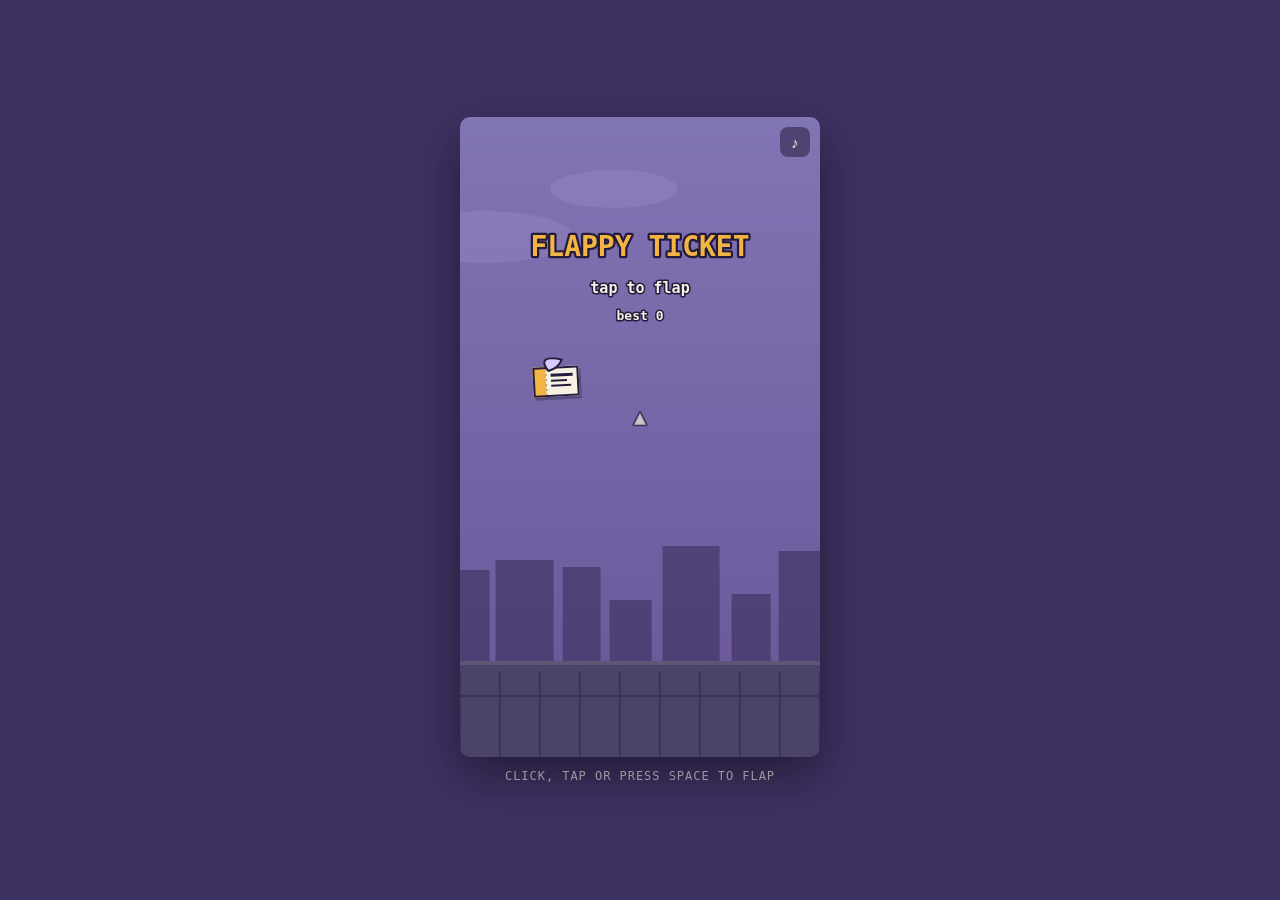
==== index.html @ dec7f854 "Add Flappy Ticket: canvas web game Flappy Bird style game with a ticket flying between London phone " ====
<!DOCTYPE html>
<html lang="en">
<head>
<meta charset="utf-8" />
<meta name="viewport" content="width=device-width, initial-scale=1, viewport-fit=cover, user-scalable=no" />
<meta name="theme-color" content="#6C5A9C" />
<title>Flappy Ticket</title>
<meta name="description" content="Fly a conference ticket between London phone boxes." />
<link rel="stylesheet" href="src/style.css" />
</head>
<body>
  <main id="stage">
    <canvas id="game" width="360" height="640" aria-label="Flappy Ticket game"></canvas>
    <button id="sound" type="button" aria-pressed="true" title="Toggle sound">&#9834;</button>
  </main>
  <p id="hint">Click, tap or press Space to flap</p>
  <script src="src/game.js"></script>
</body>
</html>
---- src/style.css ----
:root {
  --sky: #6C5A9C;
  --sky-deep: #3E3263;
  --ink: #241B3D;
  --paper: #F7F1E3;
}

* { box-sizing: border-box; }

html, body {
  margin: 0;
  height: 100%;
  background: var(--sky-deep);
  color: var(--paper);
  font-family: ui-monospace, "SF Mono", Menlo, Consolas, monospace;
  overscroll-behavior: none;
  touch-action: manipulation;
}

body {
  display: flex;
  flex-direction: column;
  align-items: center;
  justify-content: center;
  gap: 12px;
  padding: 16px;
}

#stage {
  position: relative;
  line-height: 0;
}

#game {
  display: block;
  width: min(360px, calc(100vw - 32px));
  height: auto;
  max-height: calc(100vh - 96px);
  aspect-ratio: 360 / 640;
  border-radius: 10px;
  box-shadow: 0 18px 50px rgba(0, 0, 0, 0.45);
  image-rendering: auto;
  cursor: pointer;
}

#sound {
  position: absolute;
  top: 10px;
  right: 10px;
  width: 30px;
  height: 30px;
  border: 0;
  border-radius: 8px;
  background: rgba(36, 27, 61, 0.55);
  color: var(--paper);
  font-size: 15px;
  line-height: 1;
  cursor: pointer;
}

#sound[aria-pressed="false"] { opacity: 0.4; }

#hint {
  margin: 0;
  font-size: 12px;
  letter-spacing: 0.08em;
  text-transform: uppercase;
  opacity: 0.55;
}

@media (max-height: 520px) {
  #hint { display: none; }
}
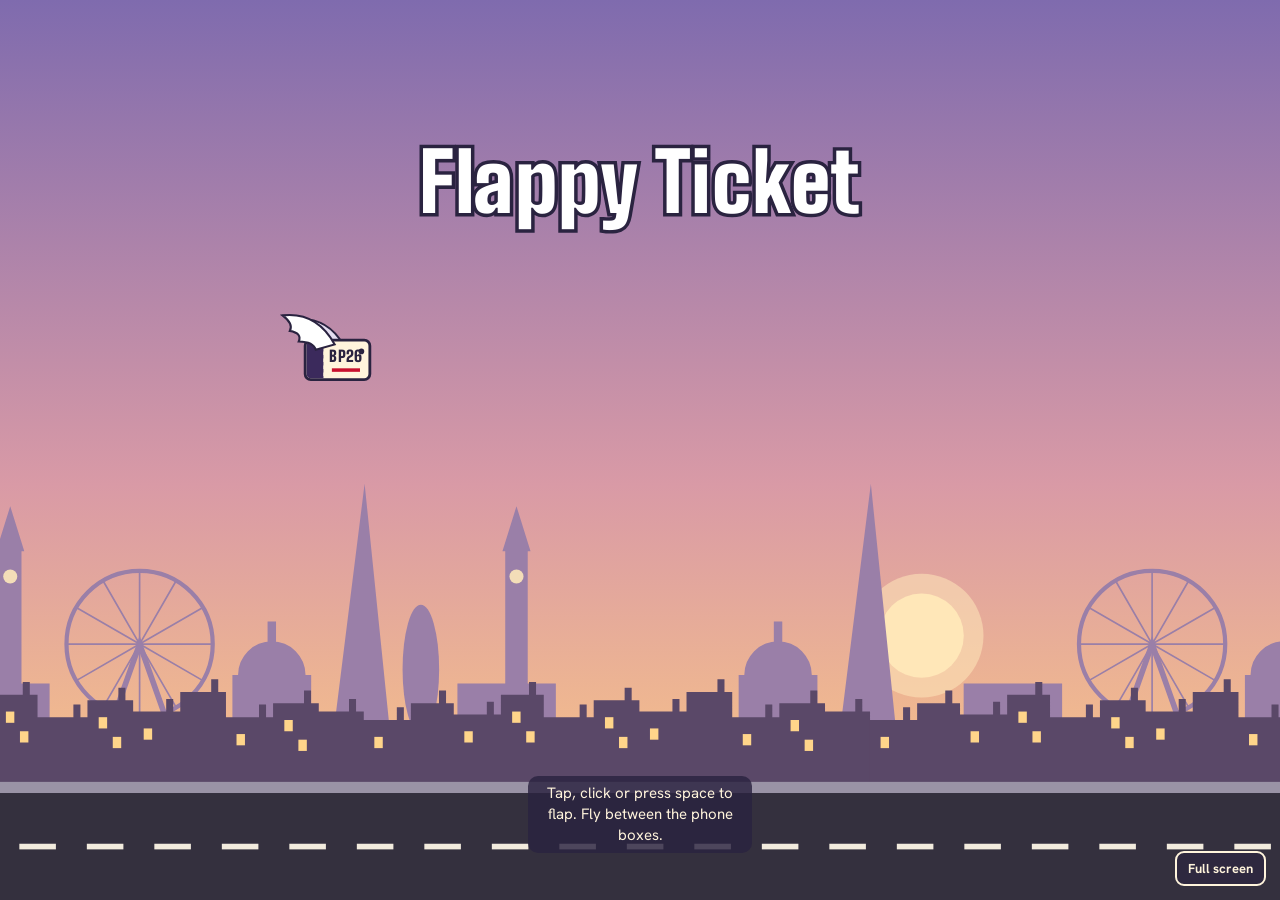
==== commit a0f39612: "Match Flappy Ticket to the live game Rewrite the game against the real flappyticket.com bundle now t" ====
--- a/index.html
+++ b/index.html
@@ -2,18 +2,27 @@
 <html lang="en">
 <head>
 <meta charset="utf-8" />
-<meta name="viewport" content="width=device-width, initial-scale=1, viewport-fit=cover, user-scalable=no" />
+<meta name="viewport" content="width=device-width, initial-scale=1, viewport-fit=cover" />
 <meta name="theme-color" content="#6C5A9C" />
 <title>Flappy Ticket</title>
-<meta name="description" content="Fly a conference ticket between London phone boxes." />
+<meta name="description" content="Fly a ticket between London phone boxes." />
+<link rel="preload" href="assets/fonts/big-shoulders-latin-900-normal.woff2" as="font" type="font/woff2" crossorigin />
+<link rel="preload" href="assets/fonts/hanken-grotesk-latin-700-normal.woff2" as="font" type="font/woff2" crossorigin />
 <link rel="stylesheet" href="src/style.css" />
 </head>
-<body>
-  <main id="stage">
-    <canvas id="game" width="360" height="640" aria-label="Flappy Ticket game"></canvas>
-    <button id="sound" type="button" aria-pressed="true" title="Toggle sound">&#9834;</button>
+<body class="flappy">
+  <main class="fl-main">
+    <div id="stage" class="fl-stage" data-phase="ready">
+      <canvas id="game" aria-label="Flappy Ticket game. Press space or tap to flap." role="img"></canvas>
+      <div id="ready" class="fl-ready" aria-live="polite">
+        <h1>Flappy Ticket</h1>
+        <p>Tap, click or press space to flap. Fly between the phone boxes.</p>
+        <p id="ready-best" class="fl-best" hidden></p>
+      </div>
+      <button id="full" type="button" class="fl-full" aria-pressed="false" hidden>Full screen</button>
+      <div id="card" class="fl-card" role="dialog" aria-label="Game over" hidden></div>
+    </div>
   </main>
-  <p id="hint">Click, tap or press Space to flap</p>
   <script src="src/game.js"></script>
 </body>
 </html>
--- a/src/style.css
+++ b/src/style.css
@@ -1,73 +1,400 @@
+@font-face {
+  font-family: "Big Shoulders";
+  font-style: normal;
+  font-weight: 700;
+  font-display: swap;
+  src: url("../assets/fonts/big-shoulders-latin-700-normal.woff2") format("woff2");
+}
+@font-face {
+  font-family: "Big Shoulders";
+  font-style: normal;
+  font-weight: 900;
+  font-display: swap;
+  src: url("../assets/fonts/big-shoulders-latin-900-normal.woff2") format("woff2");
+}
+@font-face {
+  font-family: "Hanken Grotesk";
+  font-style: normal;
+  font-weight: 400;
+  font-display: swap;
+  src: url("../assets/fonts/hanken-grotesk-latin-400-normal.woff2") format("woff2");
+}
+@font-face {
+  font-family: "Hanken Grotesk";
+  font-style: normal;
+  font-weight: 500;
+  font-display: swap;
+  src: url("../assets/fonts/hanken-grotesk-latin-500-normal.woff2") format("woff2");
+}
+@font-face {
+  font-family: "Hanken Grotesk";
+  font-style: normal;
+  font-weight: 700;
+  font-display: swap;
+  src: url("../assets/fonts/hanken-grotesk-latin-700-normal.woff2") format("woff2");
+}
+
 :root {
-  --sky: #6C5A9C;
-  --sky-deep: #3E3263;
-  --ink: #241B3D;
-  --paper: #F7F1E3;
+  /* Read by game.js for canvas text. */
+  --f-sign: "Big Shoulders", Impact, sans-serif;
+  --f-ui: "Hanken Grotesk", system-ui, sans-serif;
+
+  --fl-ink: #2a2340;
+  --fl-red: #c8102e;
+  --fl-red-dark: #8e0a20;
+  --fl-cream: #fff4dc;
+  --fl-stub: #3b2a5c;
+  --fl-muted: #6a6078;
+  color-scheme: light;
 }
 
 * { box-sizing: border-box; }
 
-html, body {
+html, body { margin: 0; }
+
+body.flappy {
+  position: fixed;
+  inset: 0;
+  height: 100dvh;
+  overflow: hidden;
+  overscroll-behavior: none;
+  background: #7f6bae;
+  color: var(--fl-ink);
+  font-family: var(--f-ui);
+}
+
+.flappy :focus-visible {
+  outline: 3px solid var(--fl-cream);
+  outline-offset: 2px;
+  box-shadow: 0 0 0 6px var(--fl-ink);
+}
+
+.fl-main {
+  position: absolute;
+  inset: 0;
+}
+
+.fl-stage {
+  position: absolute;
+  inset: 0;
+  overflow: hidden;
+  background: #7f6bae;
+  touch-action: none;
+  user-select: none;
+  -webkit-user-select: none;
+  -webkit-tap-highlight-color: transparent;
+  cursor: pointer;
+  container-type: inline-size;
+}
+
+.fl-stage canvas {
+  position: absolute;
+  inset: 0;
+  display: block;
+  width: 100%;
+  height: 100%;
+}
+
+[hidden] { display: none !important; }
+
+/* --- Ready screen --- */
+.fl-ready {
+  position: absolute;
+  inset: 0;
+  display: grid;
+  grid-template-rows: auto 1fr auto auto auto;
+  justify-items: center;
+  padding:
+    calc(env(safe-area-inset-top) + clamp(96px, 16vh, 150px))
+    max(env(safe-area-inset-right), 16px)
+    calc(env(safe-area-inset-bottom) + 18px)
+    max(env(safe-area-inset-left), 16px);
+  text-align: center;
+  pointer-events: none;
+}
+
+.fl-ready h1 {
   margin: 0;
-  height: 100%;
-  background: var(--sky-deep);
-  color: var(--paper);
-  font-family: ui-monospace, "SF Mono", Menlo, Consolas, monospace;
-  overscroll-behavior: none;
-  touch-action: manipulation;
-}
-
-body {
+  font: 900 clamp(44px, min(12vw, 9vh), 96px) / 0.95 var(--f-sign);
+  letter-spacing: 0.01em;
+  color: #fff;
+  -webkit-text-stroke: 7px var(--fl-ink);
+  paint-order: stroke fill;
+}
+
+.fl-ready p {
+  grid-row: 3;
+  max-width: 28ch;
+  margin: 0;
+  padding: 7px 12px;
+  border-radius: 10px;
+  background: #2a2340d1;
+  color: var(--fl-cream);
+  font-size: 15px;
+  line-height: 1.4;
+}
+
+.fl-ready p + p { margin-top: 6px; }
+
+.fl-ready .fl-best {
+  grid-row: 4;
+  font-weight: 700;
+}
+
+/* Keeps the prompt where the original's footer link would push it. */
+.fl-ready::after {
+  content: "";
+  grid-row: 5;
+  height: 21px;
+  margin-top: 8px;
+}
+
+/* --- Full screen toggle --- */
+.fl-full {
+  position: absolute;
+  z-index: 4;
+  right: max(env(safe-area-inset-right), 14px);
+  bottom: calc(env(safe-area-inset-bottom) + 14px);
+  padding: 7px 11px;
+  border: 2px solid var(--fl-cream);
+  border-radius: 9px;
+  background: #2a234099;
+  color: var(--fl-cream);
+  font: 700 13px var(--f-ui);
+  cursor: pointer;
+}
+
+@media (max-width: 560px) {
+  .fl-full { display: none; }
+}
+
+/* --- Game over card: a ticket with a medal stub --- */
+.fl-card {
+  position: absolute;
+  z-index: 5;
+  top: 50%;
+  left: 50%;
+  width: min(400px, 100% - 32px);
+  max-height: calc(100% - env(safe-area-inset-top) - env(safe-area-inset-bottom) - 24px);
+  overflow-y: auto;
+  display: grid;
+  grid-template-columns: 64px minmax(0, 1fr);
+  border: 2.5px solid var(--fl-ink);
+  border-radius: 12px;
+  background: var(--fl-cream);
+  box-shadow: 0 16px 34px #2a234066;
+  cursor: default;
+  transform: translate(-50%, -50%);
+  animation: fl-drop 0.32s cubic-bezier(0.2, 1.4, 0.4, 1) both;
+}
+
+@keyframes fl-drop {
+  0% {
+    opacity: 0;
+    transform: translate(-50%, -80%) rotate(-6deg);
+  }
+}
+
+@media (prefers-reduced-motion: reduce) {
+  .fl-card { animation: none; }
+}
+
+.fl-card-stub {
+  display: grid;
+  place-items: center;
+  border-right: 3px dashed var(--fl-cream);
+  border-radius: 9px 0 0 9px;
+  background: var(--fl-stub);
+}
+
+.fl-card-medal {
+  writing-mode: vertical-rl;
+  transform: rotate(180deg);
+  font: 900 22px var(--f-sign);
+  letter-spacing: 0.06em;
+  color: var(--fl-cream);
+}
+.fl-card-medal[data-medal="bronze"] { color: #e0a070; }
+.fl-card-medal[data-medal="silver"] { color: #d9dce6; }
+.fl-card-medal[data-medal="gold"] { color: #f2c14e; }
+.fl-card-medal[data-medal="platinum"] { color: #bff0ff; }
+.fl-card-medal[data-medal="none"] { color: #fff4dc8c; }
+
+.fl-card-body {
+  min-width: 0;
+  padding: 16px 16px 14px;
+}
+
+.fl-card-k {
+  margin: 0;
+  color: var(--fl-red);
+  font-size: 15px;
+  font-weight: 700;
+}
+
+.fl-card-scores {
   display: flex;
-  flex-direction: column;
-  align-items: center;
-  justify-content: center;
-  gap: 12px;
-  padding: 16px;
-}
-
-#stage {
-  position: relative;
-  line-height: 0;
-}
-
-#game {
-  display: block;
-  width: min(360px, calc(100vw - 32px));
-  height: auto;
-  max-height: calc(100vh - 96px);
-  aspect-ratio: 360 / 640;
-  border-radius: 10px;
-  box-shadow: 0 18px 50px rgba(0, 0, 0, 0.45);
-  image-rendering: auto;
+  gap: 26px;
+  margin-top: 2px;
+}
+.fl-card-scores div { display: grid; }
+.fl-card-scores b {
+  font: 900 54px/1 var(--f-sign);
+  font-variant-numeric: tabular-nums;
+}
+.fl-card-scores span {
+  color: var(--fl-muted);
+  font-size: 13px;
+}
+
+.fl-card-note {
+  margin: 6px 0 0;
+  font-size: 14px;
+  line-height: 1.4;
+}
+
+.fl-card-actions {
+  display: flex;
+  flex-wrap: wrap;
+  gap: 8px;
+  margin-top: 12px;
+}
+
+.fl-btn {
+  display: inline-block;
+  padding: 10px 15px;
+  border: 2px solid var(--fl-ink);
+  border-radius: 9px;
+  background: transparent;
+  color: var(--fl-ink);
+  font: 700 15px var(--f-ui);
+  text-decoration: none;
   cursor: pointer;
 }
-
-#sound {
-  position: absolute;
-  top: 10px;
-  right: 10px;
-  width: 30px;
-  height: 30px;
+.fl-btn:hover { background: #2a234014; }
+
+.fl-btn-go {
+  border-color: var(--fl-red-dark);
+  background: var(--fl-red);
+  color: #fff;
+}
+.fl-btn-go:hover { background: var(--fl-red-dark); }
+
+/* --- Board --- */
+.fl-board {
+  margin-top: 12px;
+  padding-top: 8px;
+  border-top: 2px solid var(--fl-ink);
+}
+.fl-board ol {
+  display: grid;
+  gap: 2px;
+  margin: 0;
+  padding: 0;
+  list-style: none;
+}
+.fl-board li {
+  display: grid;
+  grid-template-columns: 1.4rem minmax(0, 1fr) auto;
+  align-items: baseline;
+  gap: 8px;
+  padding: 3px 6px;
+  border-radius: 6px;
+  font-size: 14.5px;
+}
+.fl-board li.is-you { background: #c8102e1f; }
+.fl-board-n {
+  font: 900 16px var(--f-sign);
+  color: var(--fl-muted);
+}
+.fl-board-h {
+  overflow: hidden;
+  white-space: nowrap;
+  text-overflow: ellipsis;
+}
+.fl-board li b {
+  font: 900 18px var(--f-sign);
+  font-variant-numeric: tabular-nums;
+}
+.fl-board-empty,
+.fl-board-me {
+  margin: 4px 0 0;
+  color: var(--fl-muted);
+  font-size: 14px;
+}
+
+.fl-join {
+  display: grid;
+  gap: 5px;
+  margin-top: 10px;
+}
+.fl-join label {
+  font-size: 14px;
+  font-weight: 700;
+}
+.fl-join div {
+  display: flex;
+  gap: 6px;
+}
+.fl-join input {
+  flex: 1;
+  min-width: 0;
+  padding: 9px 11px;
+  border: 2px solid var(--fl-ink);
+  border-radius: 9px;
+  background: #fff;
+  color: var(--fl-ink);
+  font: 500 15px var(--f-ui);
+}
+.fl-join .fl-btn { padding: 9px 14px; }
+.fl-join .fl-btn:disabled {
+  opacity: 0.5;
+  cursor: default;
+}
+
+.fl-posting {
+  margin: 10px 0 0;
+  color: var(--fl-muted);
+  font-size: 13.5px;
+}
+.fl-posting button {
+  padding: 0;
   border: 0;
-  border-radius: 8px;
-  background: rgba(36, 27, 61, 0.55);
-  color: var(--paper);
-  font-size: 15px;
-  line-height: 1;
+  background: none;
+  color: var(--fl-ink);
+  font: inherit;
+  font-weight: 700;
+  text-decoration: underline;
   cursor: pointer;
 }
 
-#sound[aria-pressed="false"] { opacity: 0.4; }
-
-#hint {
-  margin: 0;
-  font-size: 12px;
-  letter-spacing: 0.08em;
-  text-transform: uppercase;
-  opacity: 0.55;
-}
-
-@media (max-height: 520px) {
-  #hint { display: none; }
-}
+/* Short landscape screens: board sits beside the scores. */
+@media (max-height: 560px) {
+  .fl-card {
+    grid-template-columns: 48px minmax(0, 1fr);
+    width: min(560px, 100% - 32px);
+  }
+  .fl-card-body {
+    display: grid;
+    grid-template-columns: auto minmax(0, 1fr);
+    align-items: start;
+    column-gap: 18px;
+    padding: 10px 14px;
+  }
+  .fl-card-k,
+  .fl-card-scores,
+  .fl-card-note { grid-column: 1; }
+  .fl-board,
+  .fl-join,
+  .fl-posting { grid-column: 2; }
+  .fl-board {
+    grid-row: 1 / span 3;
+    margin-top: 0;
+    padding-top: 0;
+    border-top: 0;
+  }
+  .fl-card-actions { grid-column: 1 / -1; }
+  .fl-card-scores b { font-size: 40px; }
+  .fl-card-medal { font-size: 18px; }
+  .fl-card-note { font-size: 13px; }
+}
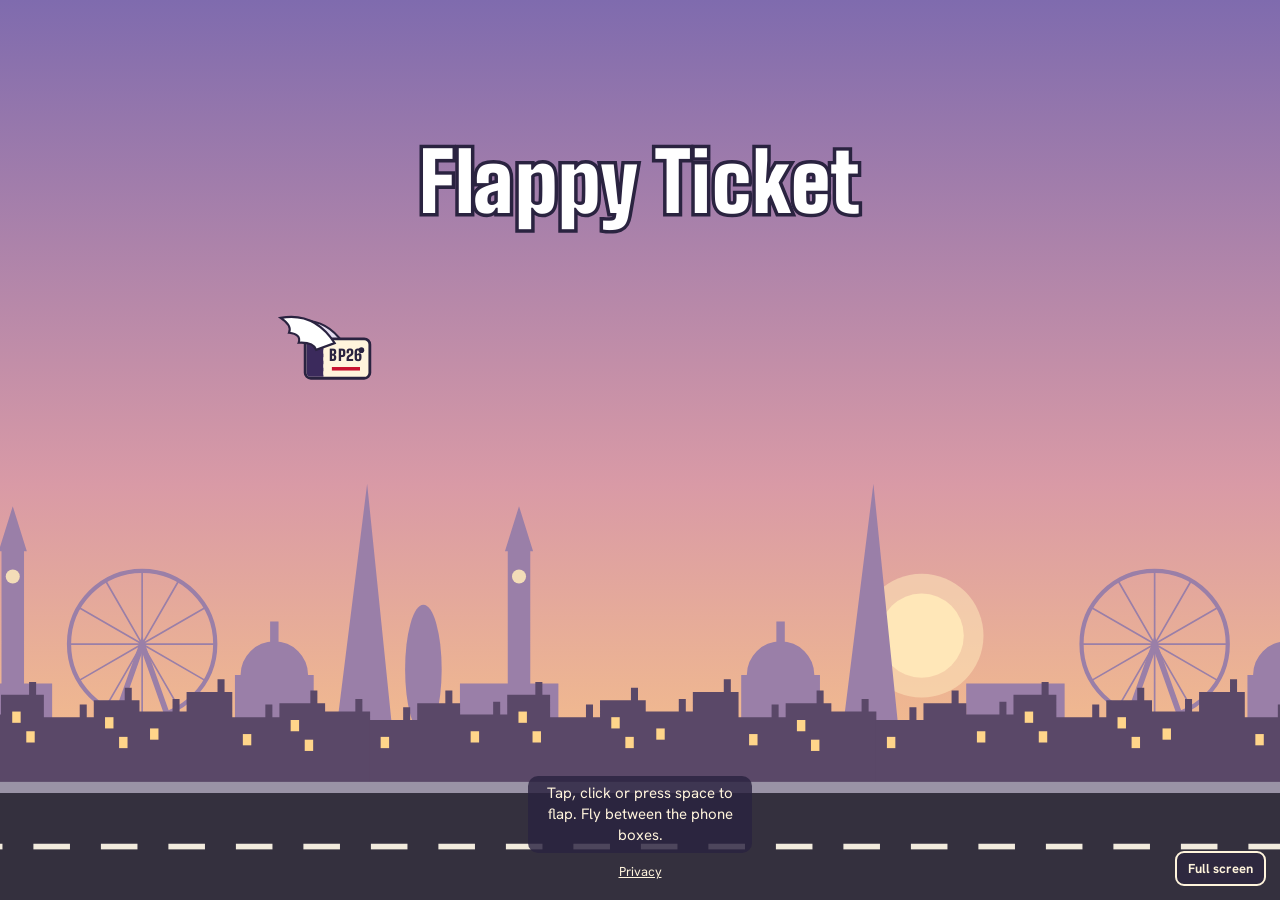
==== commit 337b13fd: "Add sticky AdSense banner bar beside the game Ad bar sits outside the stage so the canvas resizes ar" ====
--- a/index.html
+++ b/index.html
@@ -9,6 +9,9 @@
 <link rel="preload" href="assets/fonts/big-shoulders-latin-900-normal.woff2" as="font" type="font/woff2" crossorigin />
 <link rel="preload" href="assets/fonts/hanken-grotesk-latin-700-normal.woff2" as="font" type="font/woff2" crossorigin />
 <link rel="stylesheet" href="src/style.css" />
+<!-- AdSense site verification: uncomment and use your publisher ID.
+<meta name="google-adsense-account" content="ca-pub-XXXXXXXXXXXXXXXX" />
+-->
 </head>
 <body class="flappy">
   <main class="fl-main">
@@ -18,11 +21,13 @@
         <h1>Flappy Ticket</h1>
         <p>Tap, click or press space to flap. Fly between the phone boxes.</p>
         <p id="ready-best" class="fl-best" hidden></p>
+        <a class="fl-ready-link" href="privacy.html">Privacy</a>
       </div>
       <button id="full" type="button" class="fl-full" aria-pressed="false" hidden>Full screen</button>
       <div id="card" class="fl-card" role="dialog" aria-label="Game over" hidden></div>
     </div>
   </main>
+  <script src="src/ads.js"></script>
   <script src="src/game.js"></script>
 </body>
 </html>
--- a/src/style.css
+++ b/src/style.css
@@ -83,6 +83,7 @@
   user-select: none;
   -webkit-user-select: none;
   -webkit-tap-highlight-color: transparent;
+  -webkit-touch-callout: none;
   cursor: pointer;
   container-type: inline-size;
 }
@@ -141,12 +142,70 @@
   font-weight: 700;
 }
 
-/* Keeps the prompt where the original's footer link would push it. */
-.fl-ready::after {
-  content: "";
+/* Sits where the original's footer link was. */
+.fl-ready-link {
   grid-row: 5;
   height: 21px;
   margin-top: 8px;
+  color: var(--fl-cream);
+  font-size: 13px;
+  line-height: 21px;
+  pointer-events: auto;
+}
+
+/* --- Ad bar ---
+   Sized per screen with Google's "exact size per screen width" pattern:
+   320x50 on phones and short landscape screens, 468x60, then 728x90. */
+:root {
+  --fl-ad-w: 320px;
+  --fl-ad-h: 50px;
+  --fl-ad-pad: 8px;
+}
+@media (min-width: 500px) and (min-height: 561px) {
+  :root { --fl-ad-w: 468px; --fl-ad-h: 60px; }
+}
+@media (min-width: 800px) and (min-height: 561px) {
+  :root { --fl-ad-w: 728px; --fl-ad-h: 90px; }
+}
+
+.fl-ad {
+  position: absolute;
+  left: 0;
+  right: 0;
+  display: flex;
+  justify-content: center;
+  align-items: center;
+  overflow: hidden;
+  padding: var(--fl-ad-pad) 0;
+  background: var(--fl-ink);
+}
+body[data-ad="top"] .fl-ad {
+  top: 0;
+  padding-top: calc(var(--fl-ad-pad) + env(safe-area-inset-top));
+}
+body[data-ad="bottom"] .fl-ad {
+  bottom: 0;
+  padding-bottom: calc(var(--fl-ad-pad) + env(safe-area-inset-bottom));
+}
+body[data-ad="top"] .fl-main {
+  top: calc(var(--fl-ad-h) + 2 * var(--fl-ad-pad) + env(safe-area-inset-top));
+}
+body[data-ad="bottom"] .fl-main {
+  bottom: calc(var(--fl-ad-h) + 2 * var(--fl-ad-pad) + env(safe-area-inset-bottom));
+}
+
+.fl-ad-slot {
+  flex: none;
+  width: var(--fl-ad-w);
+  height: var(--fl-ad-h);
+}
+
+.fl-ad-preview {
+  display: grid;
+  place-items: center;
+  border: 2px dashed #fff4dc8c;
+  color: #fff4dc8c;
+  font: 700 13px var(--f-ui);
 }
 
 /* --- Full screen toggle --- */
